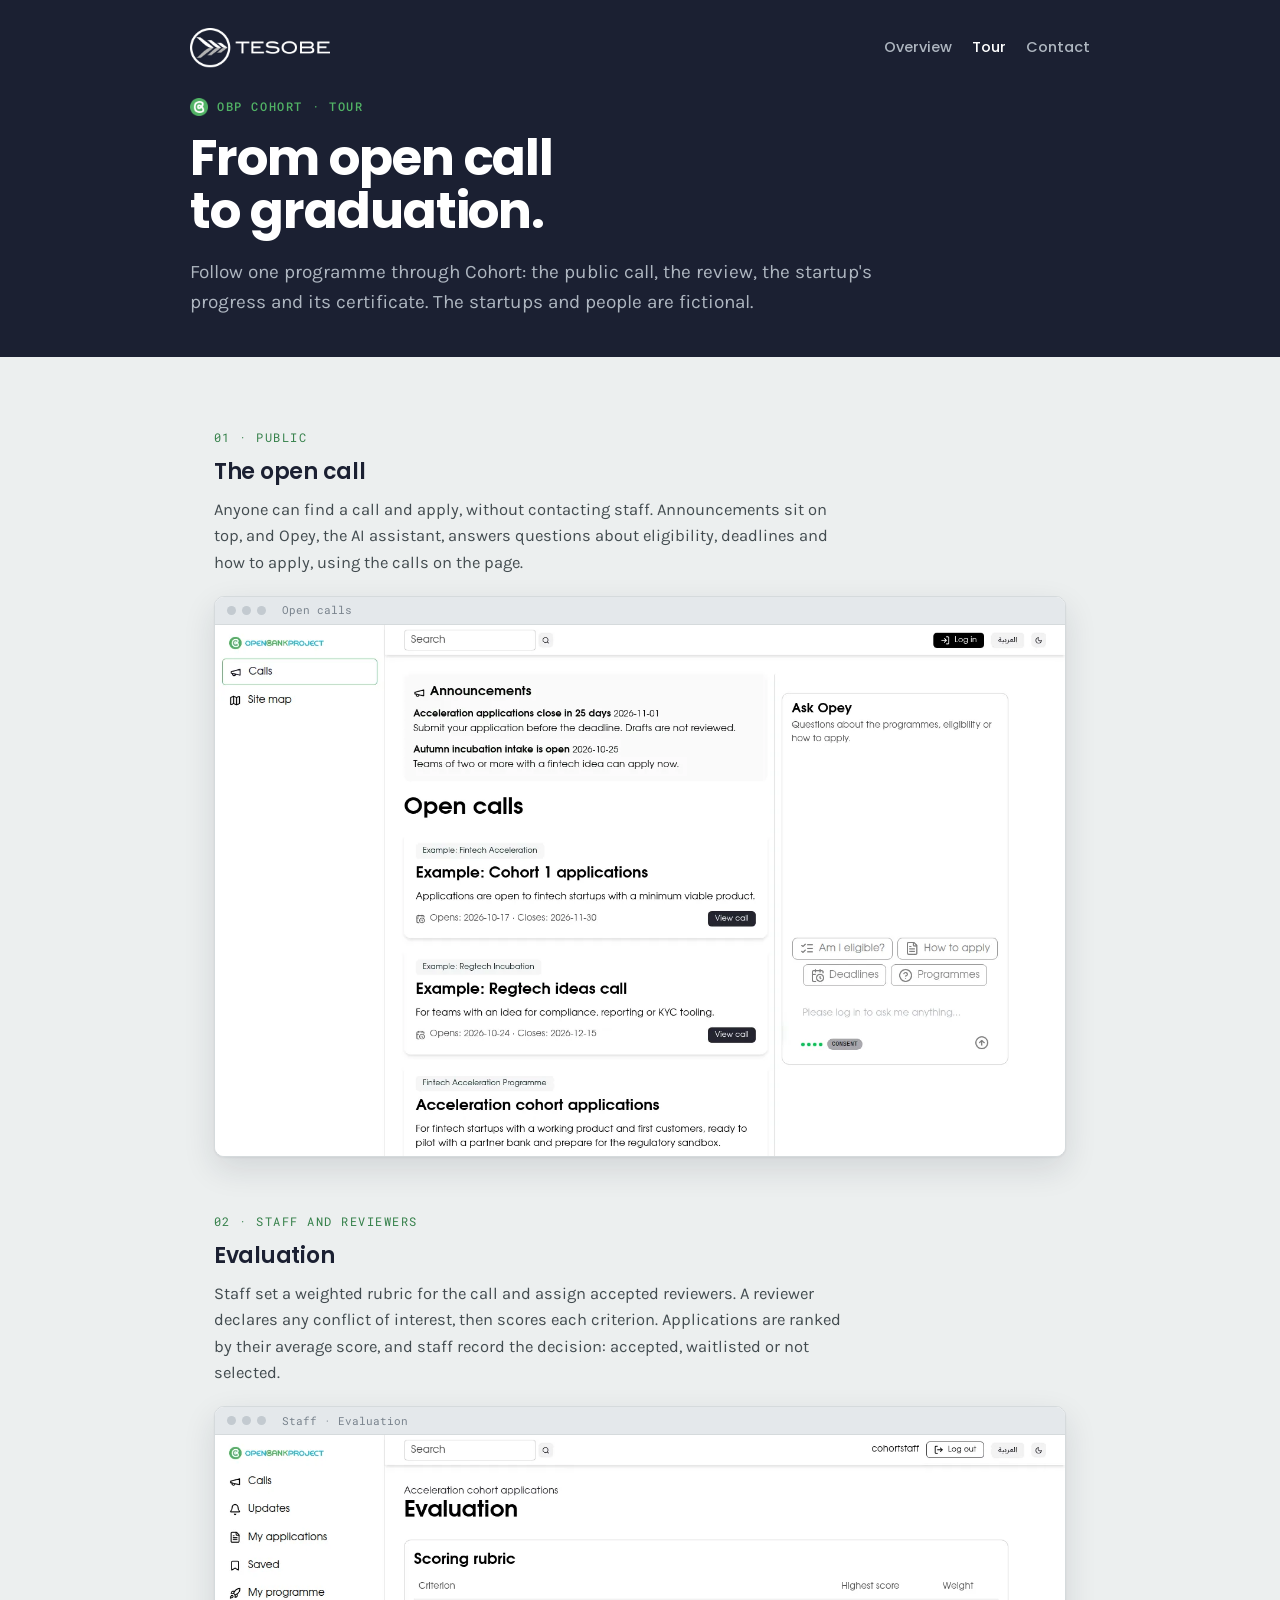
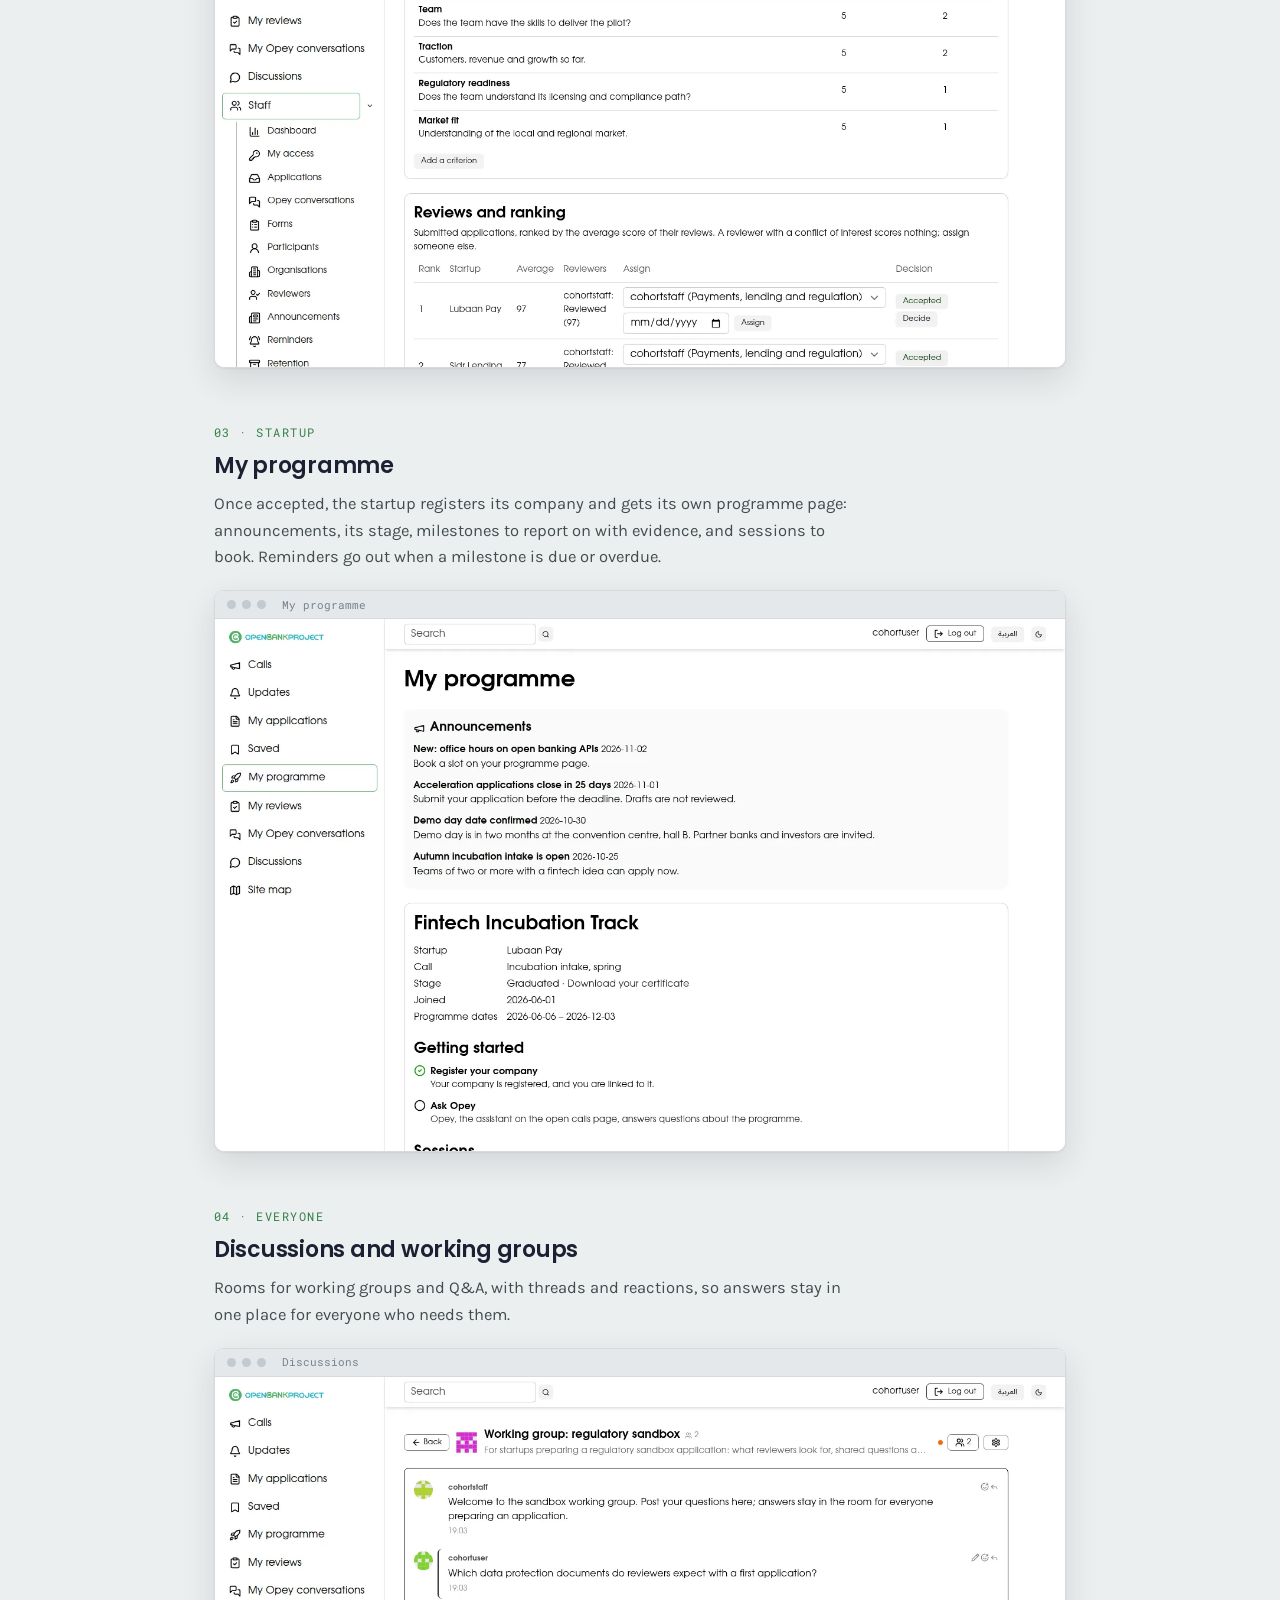
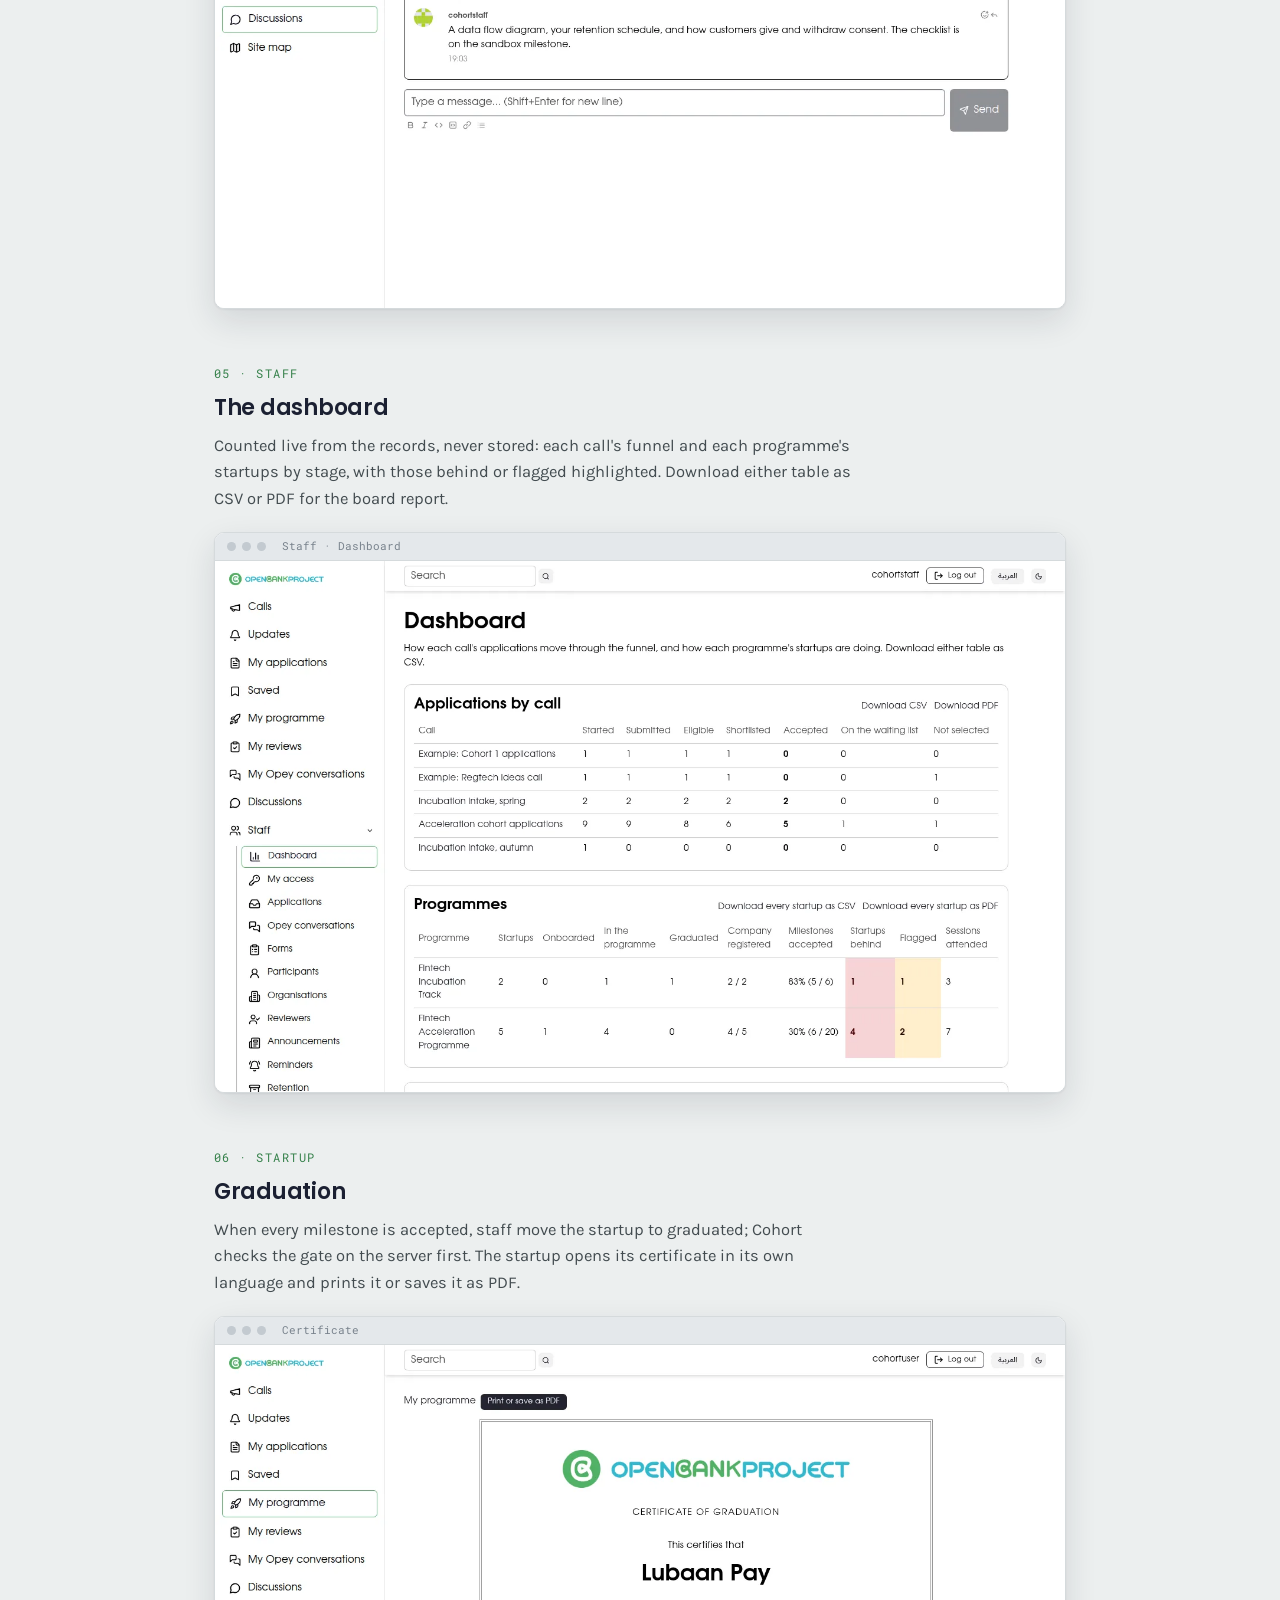
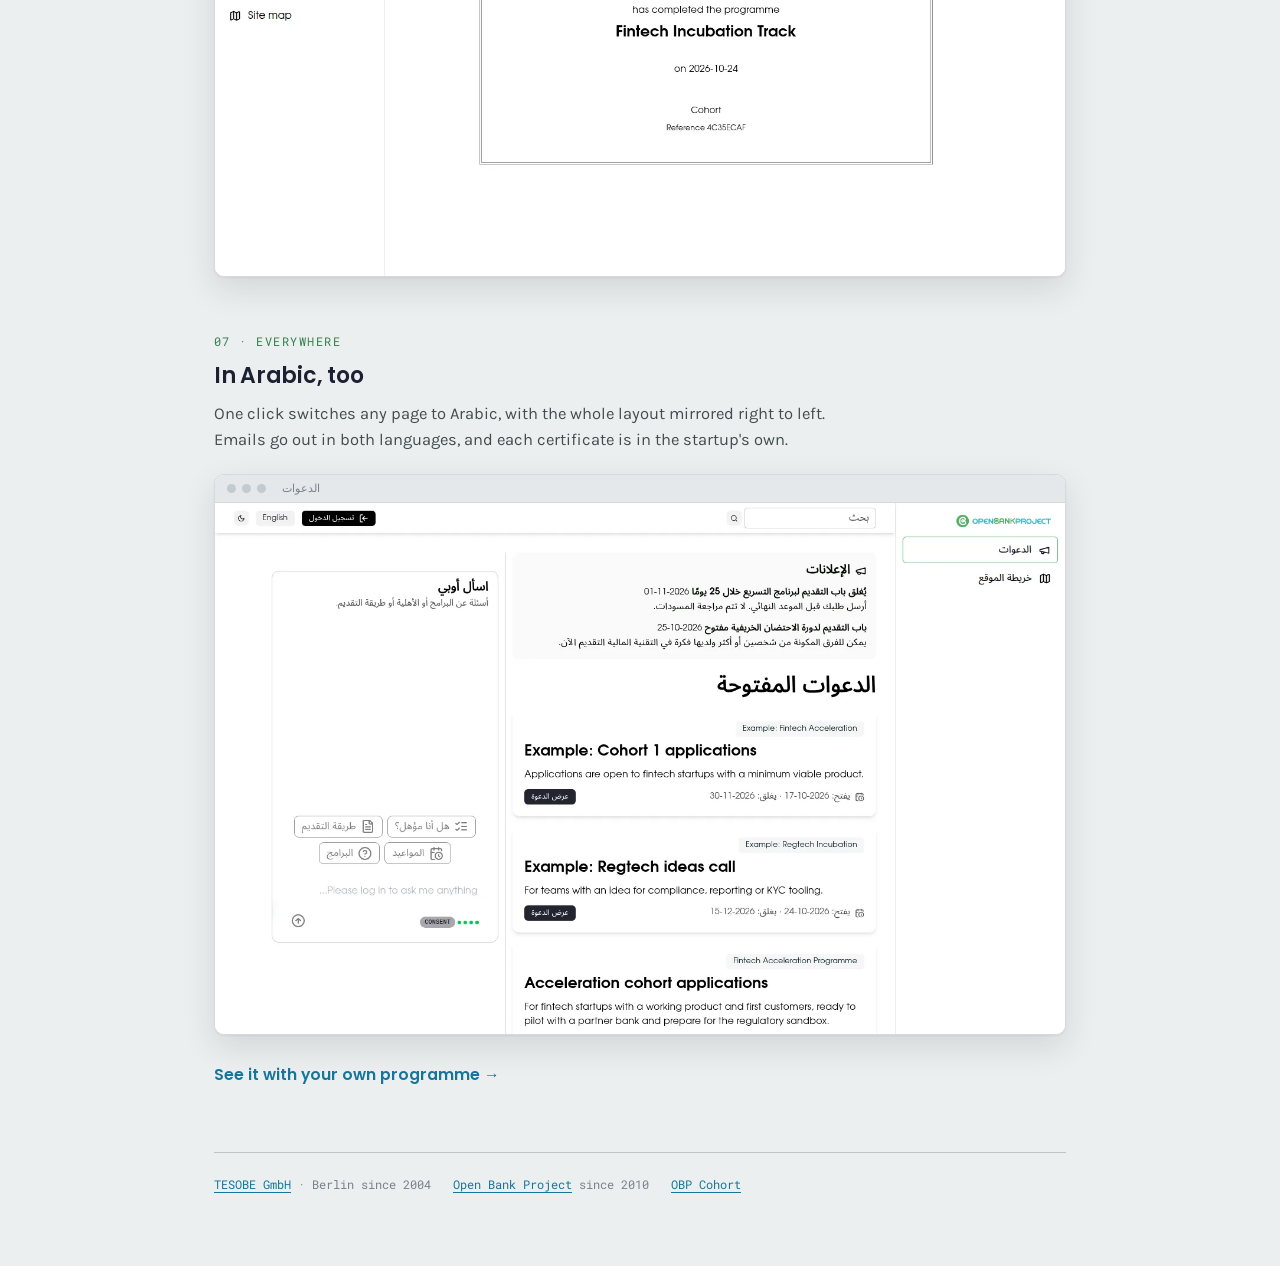
==== docs/tour.html @ 0b1d4f7a "Marketing pages for Cohort" ====
<!doctype html>
<html lang="en">
<head>
<meta charset="utf-8">
<meta name="viewport" content="width=device-width, initial-scale=1">
<title>Cohort Tour</title>
<meta name="description" content="A short tour of OBP Cohort, following a startup programme from the open call to graduation.">
<link rel="icon" type="image/png" href="img/obp-mark.png">
<link rel="preconnect" href="https://fonts.googleapis.com">
<link rel="preconnect" href="https://fonts.gstatic.com" crossorigin>
<link rel="stylesheet" href="https://fonts.googleapis.com/css2?family=Poppins:wght@500;600;700&family=Karla:wght@400;500;700&family=Roboto+Mono:wght@400;500&display=swap">
<link rel="stylesheet" href="style.css">
</head>
<body>
<header class="masthead">
  <div class="mast-inner" style="padding-bottom:40px">
    <div class="topbar">
      <a href="https://www.tesobe.com"><img class="logo" alt="TESOBE" src="img/tesobe-logo.png" width="400" height="114"></a>
      <nav class="topnav" aria-label="Pages">
        <a href="./">Overview</a>
        <a href="tour.html" aria-current="page">Tour</a>
        <a href="./#talk">Contact</a>
      </nav>
    </div>
    <p class="eyebrow"><img alt="" src="img/obp-mark.png" width="18" height="18">OBP Cohort · Tour</p>
    <h1>From open call to graduation.</h1>
    <p class="lede">Follow one programme through Cohort: the public call, the review, the startup's progress and its certificate. The startups and people are fictional.</p>
  </div>
</header>

<div class="page">
  <section>

    <div class="stop">
      <p class="num">01 · PUBLIC</p>
      <h2>The open call</h2>
      <p>Anyone can find a call and apply, without contacting staff. Announcements sit on top, and Opey, the AI assistant, answers questions about eligibility, deadlines and how to apply, using the calls on the page.</p>
      <a class="shot" href="img/open-calls.webp"><div class="bar"><i></i><i></i><i></i><span>Open calls</span></div><img src="img/open-calls.webp" width="1440" height="900" alt="The public open calls page with announcements, calls and the Opey assistant."></a>
    </div>

    <div class="stop">
      <p class="num">02 · STAFF AND REVIEWERS</p>
      <h2>Evaluation</h2>
      <p>Staff set a weighted rubric for the call and assign accepted reviewers. A reviewer declares any conflict of interest, then scores each criterion. Applications are ranked by their average score, and staff record the decision: accepted, waitlisted or not selected.</p>
      <a class="shot" href="img/evaluation.webp"><div class="bar"><i></i><i></i><i></i><span>Staff · Evaluation</span></div><img src="img/evaluation.webp" width="1440" height="900" loading="lazy" alt="The evaluation page with the scoring rubric and applications ranked by score."></a>
    </div>

    <div class="stop">
      <p class="num">03 · STARTUP</p>
      <h2>My programme</h2>
      <p>Once accepted, the startup registers its company and gets its own programme page: announcements, its stage, milestones to report on with evidence, and sessions to book. Reminders go out when a milestone is due or overdue.</p>
      <a class="shot" href="img/my-programme.webp"><div class="bar"><i></i><i></i><i></i><span>My programme</span></div><img src="img/my-programme.webp" width="1440" height="900" loading="lazy" alt="A startup's programme page with announcements, its stage and its certificate link."></a>
    </div>

    <div class="stop">
      <p class="num">04 · EVERYONE</p>
      <h2>Discussions and working groups</h2>
      <p>Rooms for working groups and Q&amp;A, with threads and reactions, so answers stay in one place for everyone who needs them.</p>
      <a class="shot" href="img/discussion.webp"><div class="bar"><i></i><i></i><i></i><span>Discussions</span></div><img src="img/discussion.webp" width="1440" height="900" loading="lazy" alt="A working group discussion room about the regulatory sandbox, with questions and answers."></a>
    </div>

    <div class="stop">
      <p class="num">05 · STAFF</p>
      <h2>The dashboard</h2>
      <p>Counted live from the records, never stored: each call's funnel and each programme's startups by stage, with those behind or flagged highlighted. Download either table as CSV or PDF for the board report.</p>
      <a class="shot" href="img/dashboard.webp"><div class="bar"><i></i><i></i><i></i><span>Staff · Dashboard</span></div><img src="img/dashboard.webp" width="1440" height="900" loading="lazy" alt="The staff dashboard with the applications funnel and programme progress."></a>
    </div>

    <div class="stop">
      <p class="num">06 · STARTUP</p>
      <h2>Graduation</h2>
      <p>When every milestone is accepted, staff move the startup to graduated; Cohort checks the gate on the server first. The startup opens its certificate in its own language and prints it or saves it as PDF.</p>
      <a class="shot" href="img/certificate.webp"><div class="bar"><i></i><i></i><i></i><span>Certificate</span></div><img src="img/certificate.webp" width="1440" height="900" loading="lazy" alt="A certificate of graduation for a fictional startup."></a>
    </div>

    <div class="stop">
      <p class="num">07 · EVERYWHERE</p>
      <h2>In Arabic, too</h2>
      <p>One click switches any page to Arabic, with the whole layout mirrored right to left. Emails go out in both languages, and each certificate is in the startup's own.</p>
      <a class="shot" href="img/open-calls-arabic.webp"><div class="bar"><i></i><i></i><i></i><span>الدعوات</span></div><img src="img/open-calls-arabic.webp" width="1440" height="900" loading="lazy" alt="The open calls page in Arabic, mirrored right to left."></a>
    </div>

    <p class="more"><a href="./#talk">See it with your own programme</a></p>
  </section>

  <footer>
    <p class="stats">
      <span><a href="https://www.tesobe.com">TESOBE GmbH</a> · Berlin since 2004</span>
      <span><a href="https://www.openbankproject.com">Open Bank Project</a> since 2010</span>
      <span><a href="./">OBP Cohort</a></span>
    </p>
  </footer>
</div>
</body>
</html>
---- docs/style.css ----
:root{
  --ground:#ECEFEF;
  --surface:#FFFFFF;
  --ink:#1B2032;
  --ink-2:#434C50;
  --muted:#78828C;
  --rule:#D5DADC;
  --rule-strong:#BDC4C8;
  --brand:#4FC4F4;
  --accent:#15759B;
  --accent-soft:#E3F3FA;
  --obp:#51B265;
  --obp-deep:#35804A;
  --obp-soft:#E6F4E9;
  --masthead:#1B2032;
  --masthead-ink-2:#AEB6C0;
  --shot-shadow:0 1px 2px rgba(27,32,50,.06), 0 12px 32px rgba(27,32,50,.12);
  --sans:"Poppins","Helvetica Neue",Helvetica,Arial,sans-serif;
  --body:"Karla","Helvetica Neue",Helvetica,Arial,sans-serif;
  --mono:"Roboto Mono",ui-monospace,SFMono-Regular,Menlo,Consolas,monospace;
}
@media (prefers-color-scheme: dark){
  :root:not([data-theme="light"]){
    --ground:#141926;
    --surface:#1E2433;
    --ink:#E9EDF0;
    --ink-2:#AEB7C2;
    --muted:#7F8895;
    --rule:#2B3244;
    --rule-strong:#3A435A;
    --accent:#6FD3F8;
    --accent-soft:#12303E;
    --obp-deep:#77CC8B;
    --obp-soft:#16301F;
    --masthead:#0F1420;
    --shot-shadow:0 1px 2px rgba(0,0,0,.3), 0 12px 32px rgba(0,0,0,.45);
  }
}
:root[data-theme="dark"]{
  --ground:#141926;
  --surface:#1E2433;
  --ink:#E9EDF0;
  --ink-2:#AEB7C2;
  --muted:#7F8895;
  --rule:#2B3244;
  --rule-strong:#3A435A;
  --accent:#6FD3F8;
  --accent-soft:#12303E;
  --obp-deep:#77CC8B;
  --obp-soft:#16301F;
  --masthead:#0F1420;
  --shot-shadow:0 1px 2px rgba(0,0,0,.3), 0 12px 32px rgba(0,0,0,.45);
}

*{box-sizing:border-box}
body{
  margin:0;
  background:var(--ground);
  color:var(--ink);
  font-family:var(--body);
  font-size:17px;
  line-height:1.6;
  -webkit-font-smoothing:antialiased;
}
img{max-width:100%}
.page{max-width:900px; margin:0 auto; padding-inline:24px; padding-block:8px 72px}
@media (max-width:520px){ .page{padding-inline:16px; padding-block:4px 56px} }

a{color:var(--accent); text-underline-offset:3px; text-decoration-thickness:1px}
a:focus-visible{outline:2px solid var(--accent); outline-offset:3px; border-radius:2px}

.eyebrow{
  font-family:var(--mono); font-size:11.5px; font-weight:500;
  letter-spacing:.14em; text-transform:uppercase; color:var(--accent); margin:0;
}

/* ---- masthead ---- */
.masthead{background:var(--masthead); padding-block:28px 0; padding-inline:24px; overflow:hidden}
.mast-inner{max-width:900px; margin:0 auto}
.topbar{display:flex; align-items:center; justify-content:space-between; gap:16px; margin:0 0 30px}
.logo{display:block; width:140px; height:auto}
.topnav{display:flex; gap:20px; font-family:var(--sans); font-size:14.5px; font-weight:500}
.topnav a{color:var(--masthead-ink-2); text-decoration:none}
.topnav a:hover, .topnav a[aria-current="page"]{color:#fff}
.masthead h1{color:#fff}
.masthead .lede{color:var(--masthead-ink-2)}
.masthead .lede strong{color:#fff; font-weight:600}
.masthead .eyebrow{color:var(--obp); display:flex; align-items:center; gap:9px}
.masthead .eyebrow img{width:18px; height:18px}
@media (max-width:520px){ .masthead{padding-inline:16px} }
h1{
  font-family:var(--sans); font-weight:700;
  font-size:clamp(32px,6vw,50px); line-height:1.05; letter-spacing:-.021em;
  text-wrap:balance; margin:16px 0 0; max-width:20ch;
}
.lede{font-size:19px; line-height:1.58; max-width:62ch; margin:20px 0 0}
.hero-shot{margin:40px 0 -1px; position:relative}
.hero-shot .shot{border-bottom-left-radius:0; border-bottom-right-radius:0; border-bottom:0}

/* ---- screenshot frame ---- */
.shot{display:block; background:var(--surface); border:1px solid var(--rule); border-radius:10px; overflow:hidden; box-shadow:var(--shot-shadow)}
.masthead .shot{border-color:#2E3650}
.shot .bar{display:flex; align-items:center; gap:6px; height:28px; padding:0 12px; background:#E4E8EB; border-bottom:1px solid #D5DADC}
.shot .bar i{width:9px; height:9px; border-radius:50%; background:#C3CAD0}
.shot .bar span{margin-inline-start:10px; font-family:var(--mono); font-size:10.5px; color:#78828C}
.shot img{display:block; width:100%; height:auto}
a.shot{text-decoration:none}

/* ---- sections ---- */
section{margin-top:64px}
.sechead{border-top:1px solid var(--rule); padding-top:14px; margin-bottom:22px}
.sechead h2{font-family:var(--sans); font-weight:600; font-size:22px; letter-spacing:-.012em; margin:0}
.intro{font-size:16.5px; line-height:1.6; color:var(--ink-2); margin:0 0 24px; max-width:62ch}

/* ---- journey ---- */
.journey{list-style:none; margin:0; padding:0; display:grid; grid-template-columns:repeat(5,1fr); gap:1px; background:var(--rule); border:1px solid var(--rule); counter-reset:step}
@media (max-width:760px){ .journey{grid-template-columns:1fr} }
.journey li{background:var(--surface); padding:18px 16px 20px; counter-increment:step}
.journey li::before{content:counter(step,decimal-leading-zero); display:block; font-family:var(--mono); font-size:11.5px; letter-spacing:.12em; color:var(--obp-deep); margin-bottom:8px}
.journey b{display:block; font-family:var(--sans); font-size:16px; font-weight:600; margin-bottom:4px}
.journey span{font-size:14.5px; line-height:1.5; color:var(--ink-2)}

/* ---- roles ---- */
.roles{display:grid; grid-template-columns:repeat(3,1fr); gap:1px; background:var(--rule); border:1px solid var(--rule)}
@media (max-width:760px){ .roles{grid-template-columns:1fr} }
.role{background:var(--surface); padding:22px 20px 24px}
.role h3{font-family:var(--sans); font-size:17px; font-weight:600; margin:0 0 12px}
.role ul{list-style:none; margin:0; padding:0; display:flex; flex-direction:column; gap:9px}
.role li{font-size:15px; line-height:1.5; padding-left:16px; position:relative; color:var(--ink-2)}
.role li::before{content:""; position:absolute; left:0; top:.62em; width:7px; height:1.5px; background:var(--obp)}

/* ---- feature rows ---- */
.feature{display:grid; grid-template-columns:1fr 1.45fr; gap:32px; align-items:center; margin-top:44px}
.feature:first-of-type{margin-top:0}
.feature.flip{grid-template-columns:1.45fr 1fr}
.feature.flip .text{order:2}
@media (max-width:760px){
  .feature, .feature.flip{grid-template-columns:1fr; gap:18px}
  .feature.flip .text{order:0}
}
.feature h3{font-family:var(--sans); font-size:19px; font-weight:600; letter-spacing:-.01em; margin:0 0 10px}
.feature p{font-size:16px; line-height:1.6; color:var(--ink-2); margin:0}
.feature .tag{font-family:var(--mono); font-size:11px; letter-spacing:.13em; text-transform:uppercase; color:var(--obp-deep); margin:0 0 8px}

/* ---- points ---- */
.points{list-style:none; margin:0; padding:0; display:grid; grid-template-columns:1fr 1fr; gap:16px 28px}
@media (max-width:640px){ .points{grid-template-columns:1fr} }
.points li{font-size:15.5px; line-height:1.5; padding-left:18px; position:relative; color:var(--ink-2)}
.points li::before{content:""; position:absolute; left:0; top:.62em; width:7px; height:1.5px; background:var(--obp)}
.points b{display:block; font-family:var(--sans); font-size:15px; font-weight:600; color:var(--ink); margin-bottom:2px}

/* ---- call to action ---- */
.more{margin-top:28px; font-family:var(--sans); font-weight:600; font-size:15.5px}
.more a{text-decoration:none}
.more a::after{content:" →"}

/* ---- tour ---- */
.stop{margin-top:56px}
.stop:first-child{margin-top:0}
.stop .num{font-family:var(--mono); font-size:11.5px; letter-spacing:.13em; color:var(--obp-deep); margin:0 0 6px}
.stop h2{font-family:var(--sans); font-weight:600; font-size:22px; letter-spacing:-.012em; margin:0 0 8px}
.stop p{font-size:16.5px; line-height:1.6; color:var(--ink-2); margin:0 0 20px; max-width:64ch}

/* ---- contact ---- */
.contact{background:var(--obp-soft); border:1px solid var(--rule); padding:26px 24px}
.contact p{margin:0 0 14px; font-size:16px; color:var(--ink-2); max-width:58ch}
.contact .mailto{margin:18px 0 0; font-family:var(--mono); font-size:15px}

footer{margin-top:64px; border-top:1px solid var(--rule-strong); padding-top:22px}
.stats{display:flex; flex-wrap:wrap; gap:8px 22px; font-family:var(--mono); font-size:12px; color:var(--muted); margin:0}

@media print {
  :root{ color-scheme: light; }
  *{ -webkit-print-color-adjust: exact; print-color-adjust: exact; }
  body{ background:#fff; font-size:10.5pt; }
  .feature, .stop, .journey li, .role{ break-inside:avoid; }
  a{ text-decoration:none; }
}
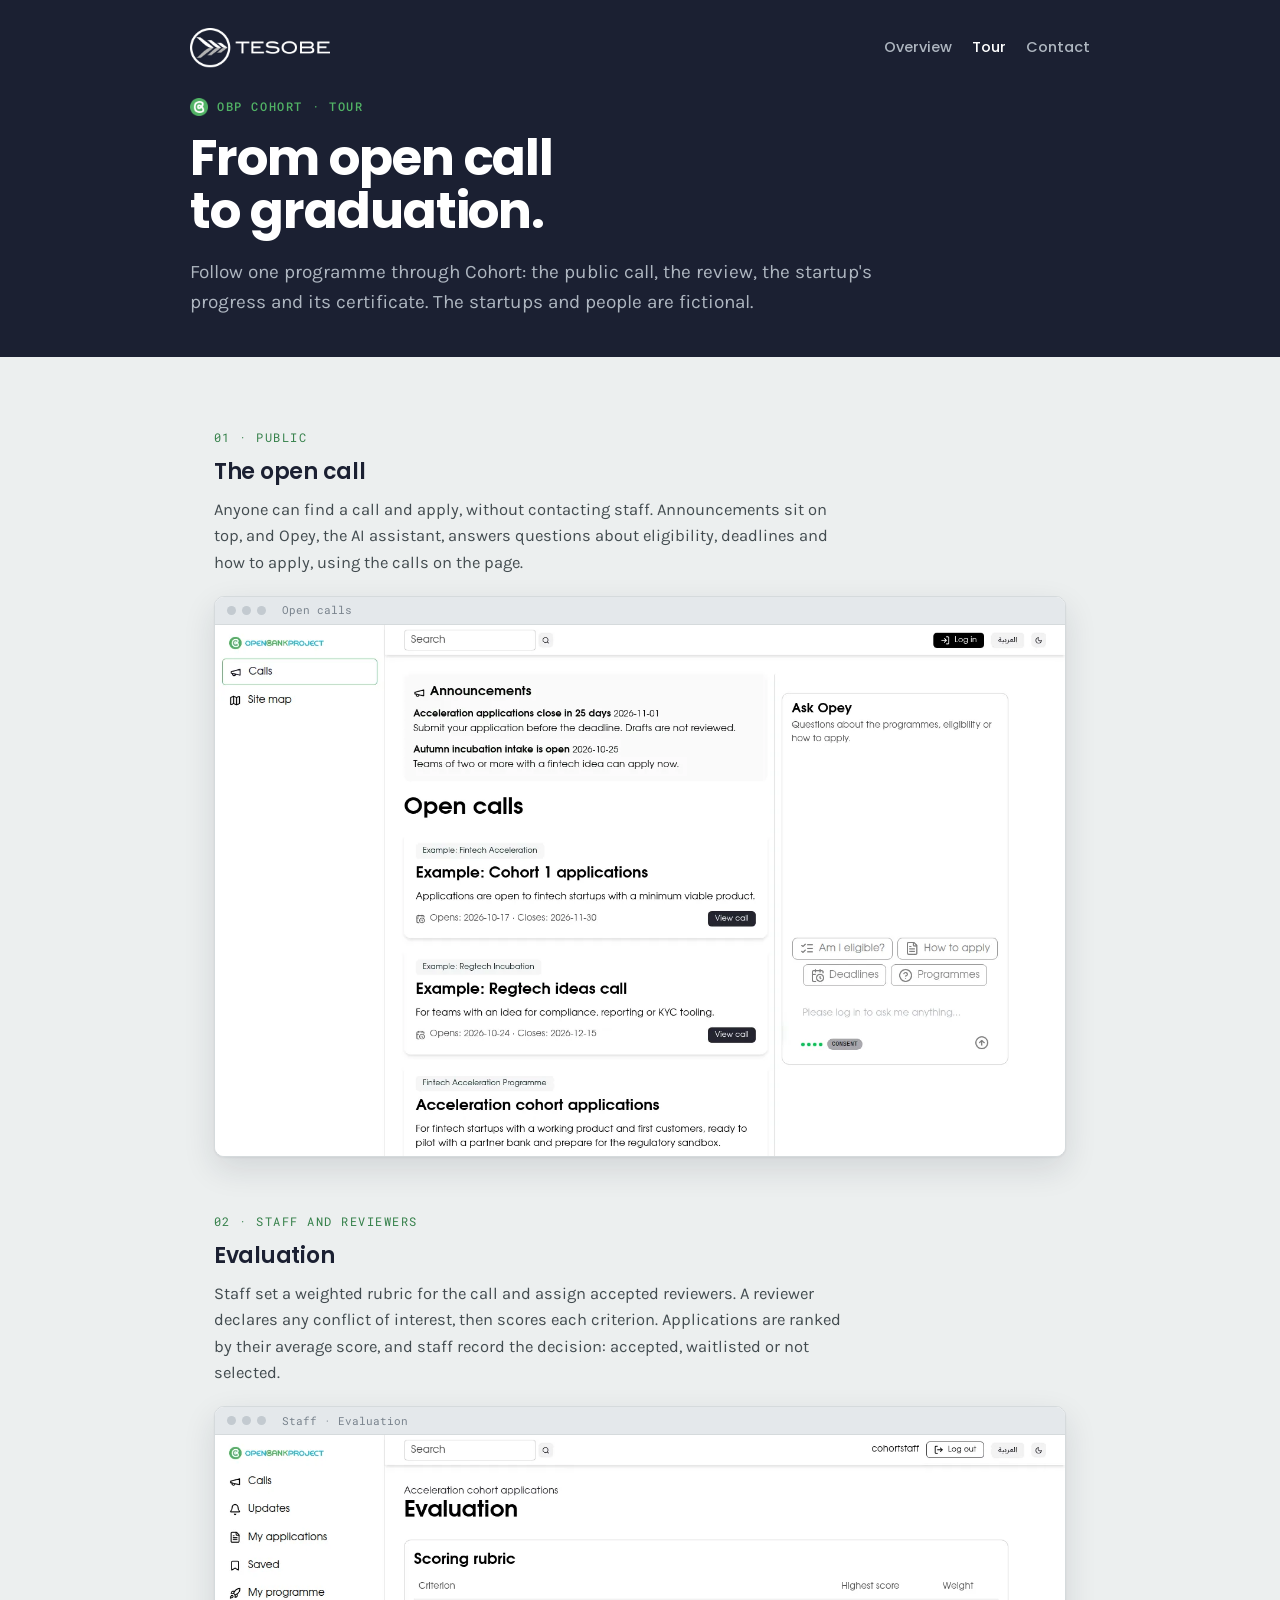
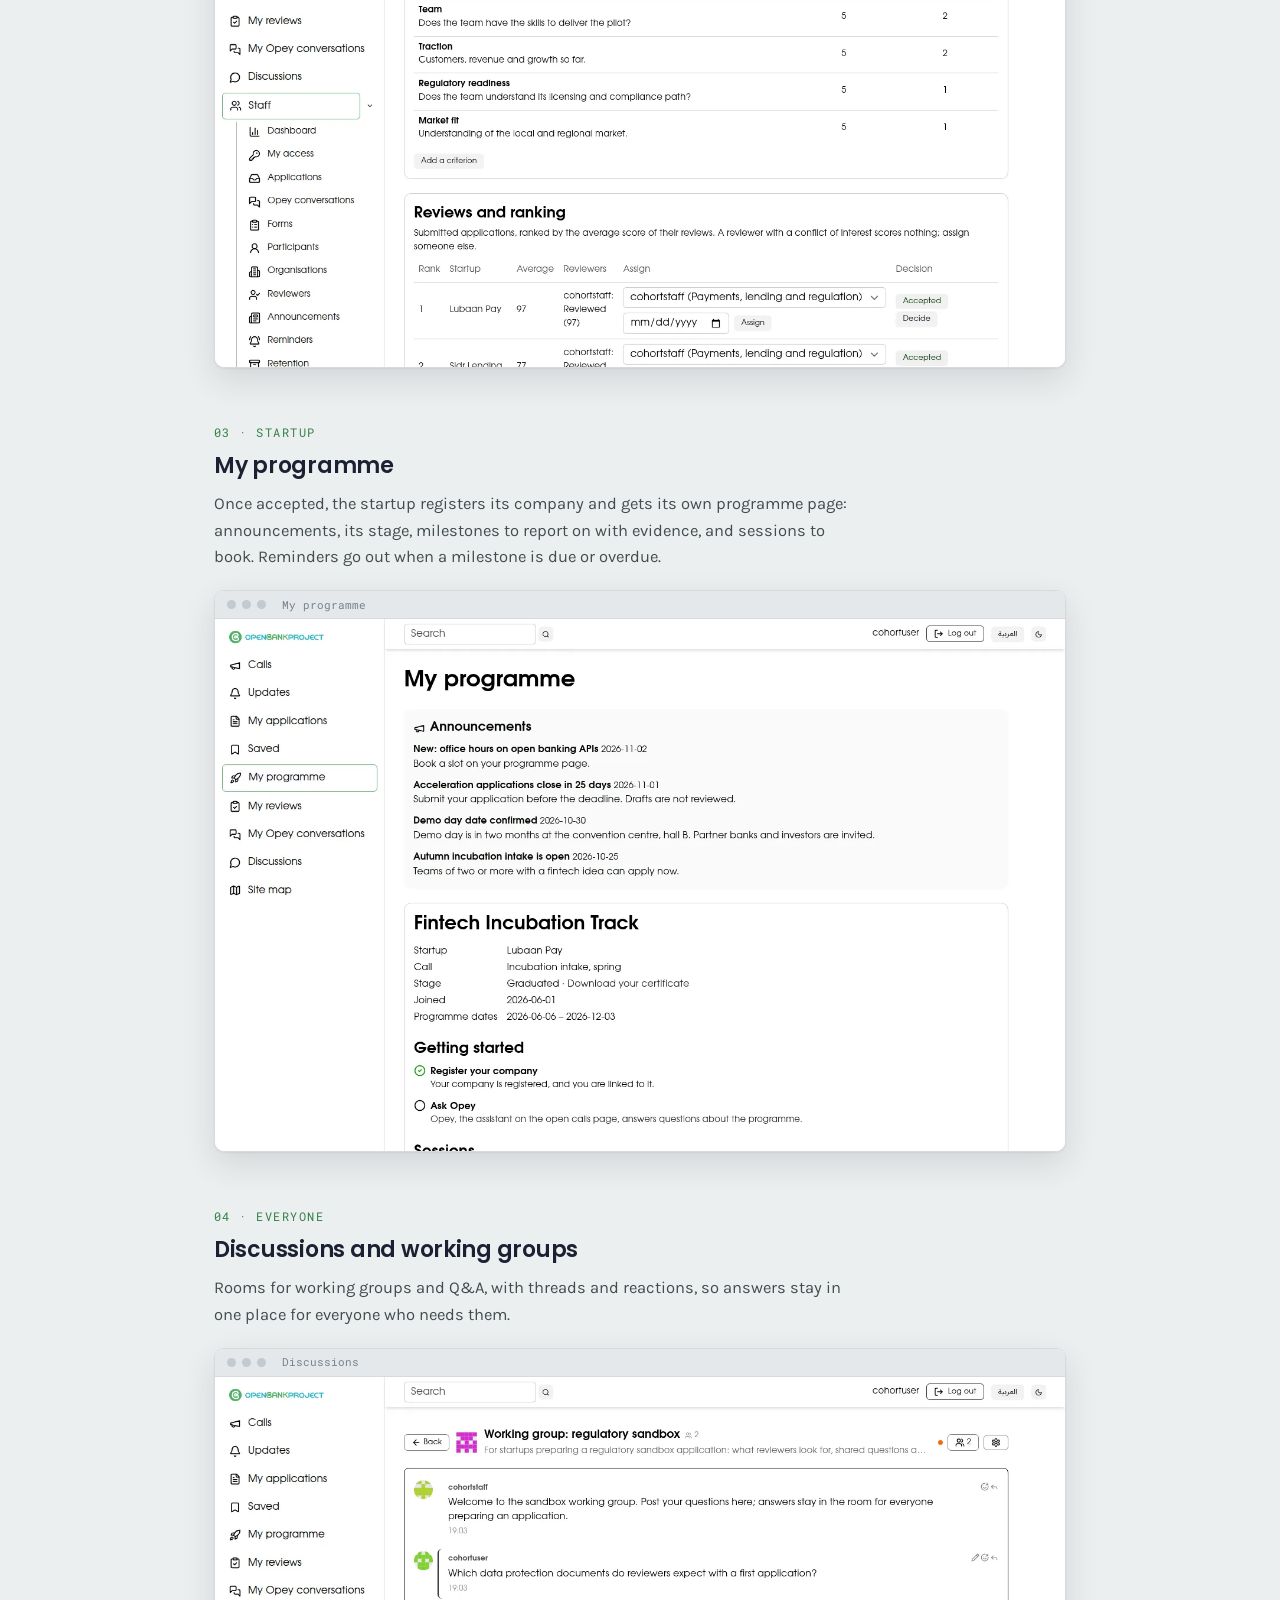
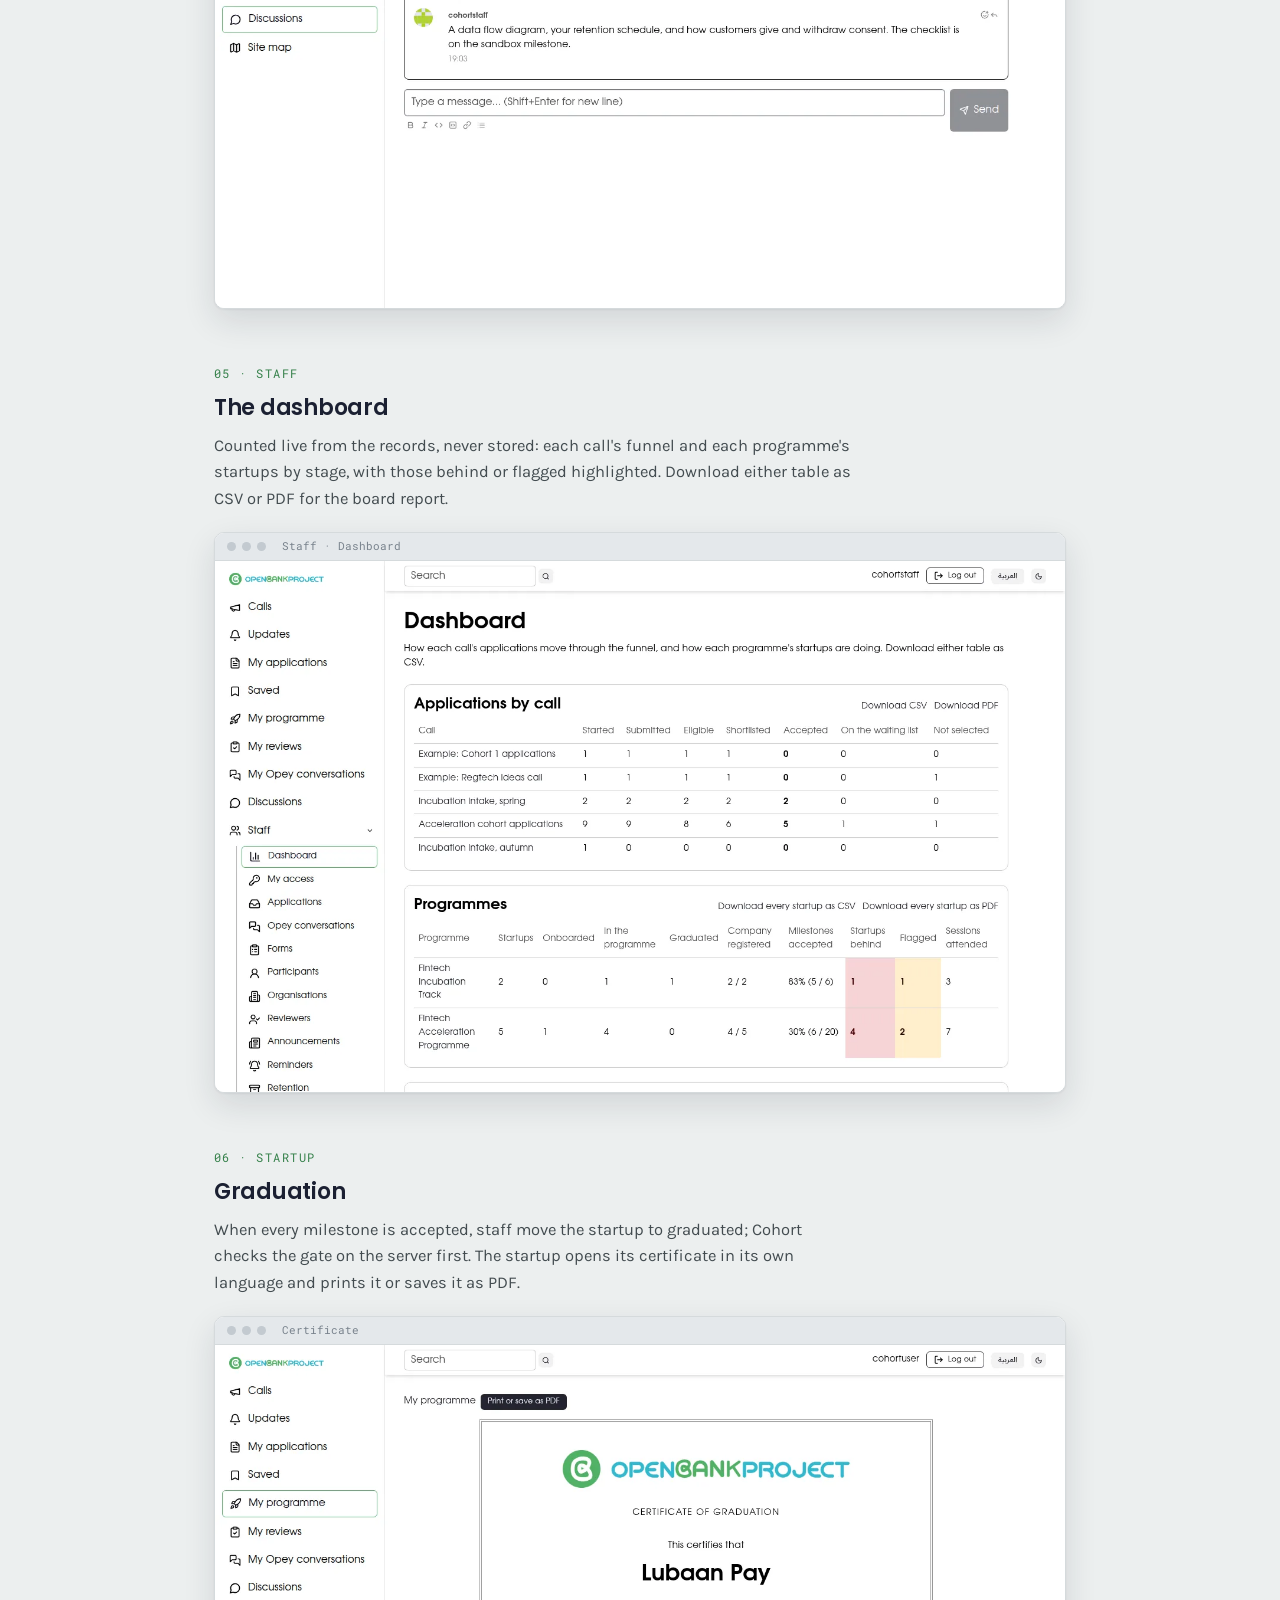
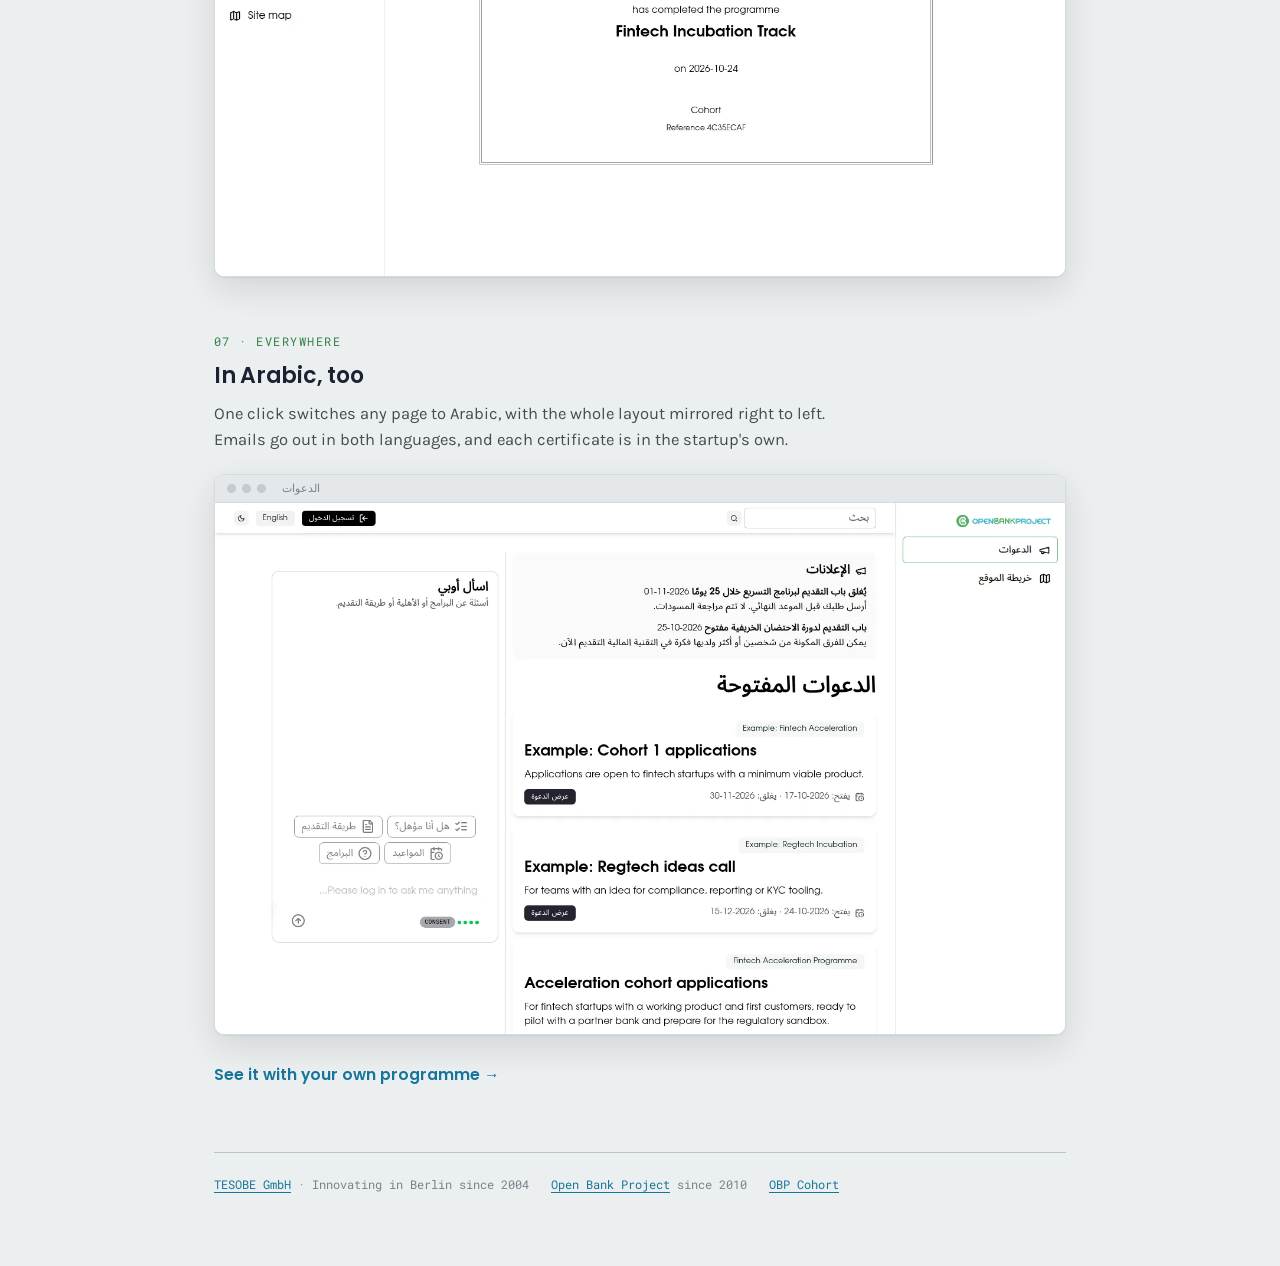
==== commit 718a0fbf: "tweaks" ====
--- a/docs/tour.html
+++ b/docs/tour.html
@@ -85,7 +85,7 @@
 
   <footer>
     <p class="stats">
-      <span><a href="https://www.tesobe.com">TESOBE GmbH</a> · Berlin since 2004</span>
+      <span><a href="https://www.tesobe.com">TESOBE GmbH</a> · Innovating in Berlin since 2004</span>
       <span><a href="https://www.openbankproject.com">Open Bank Project</a> since 2010</span>
       <span><a href="./">OBP Cohort</a></span>
     </p>
